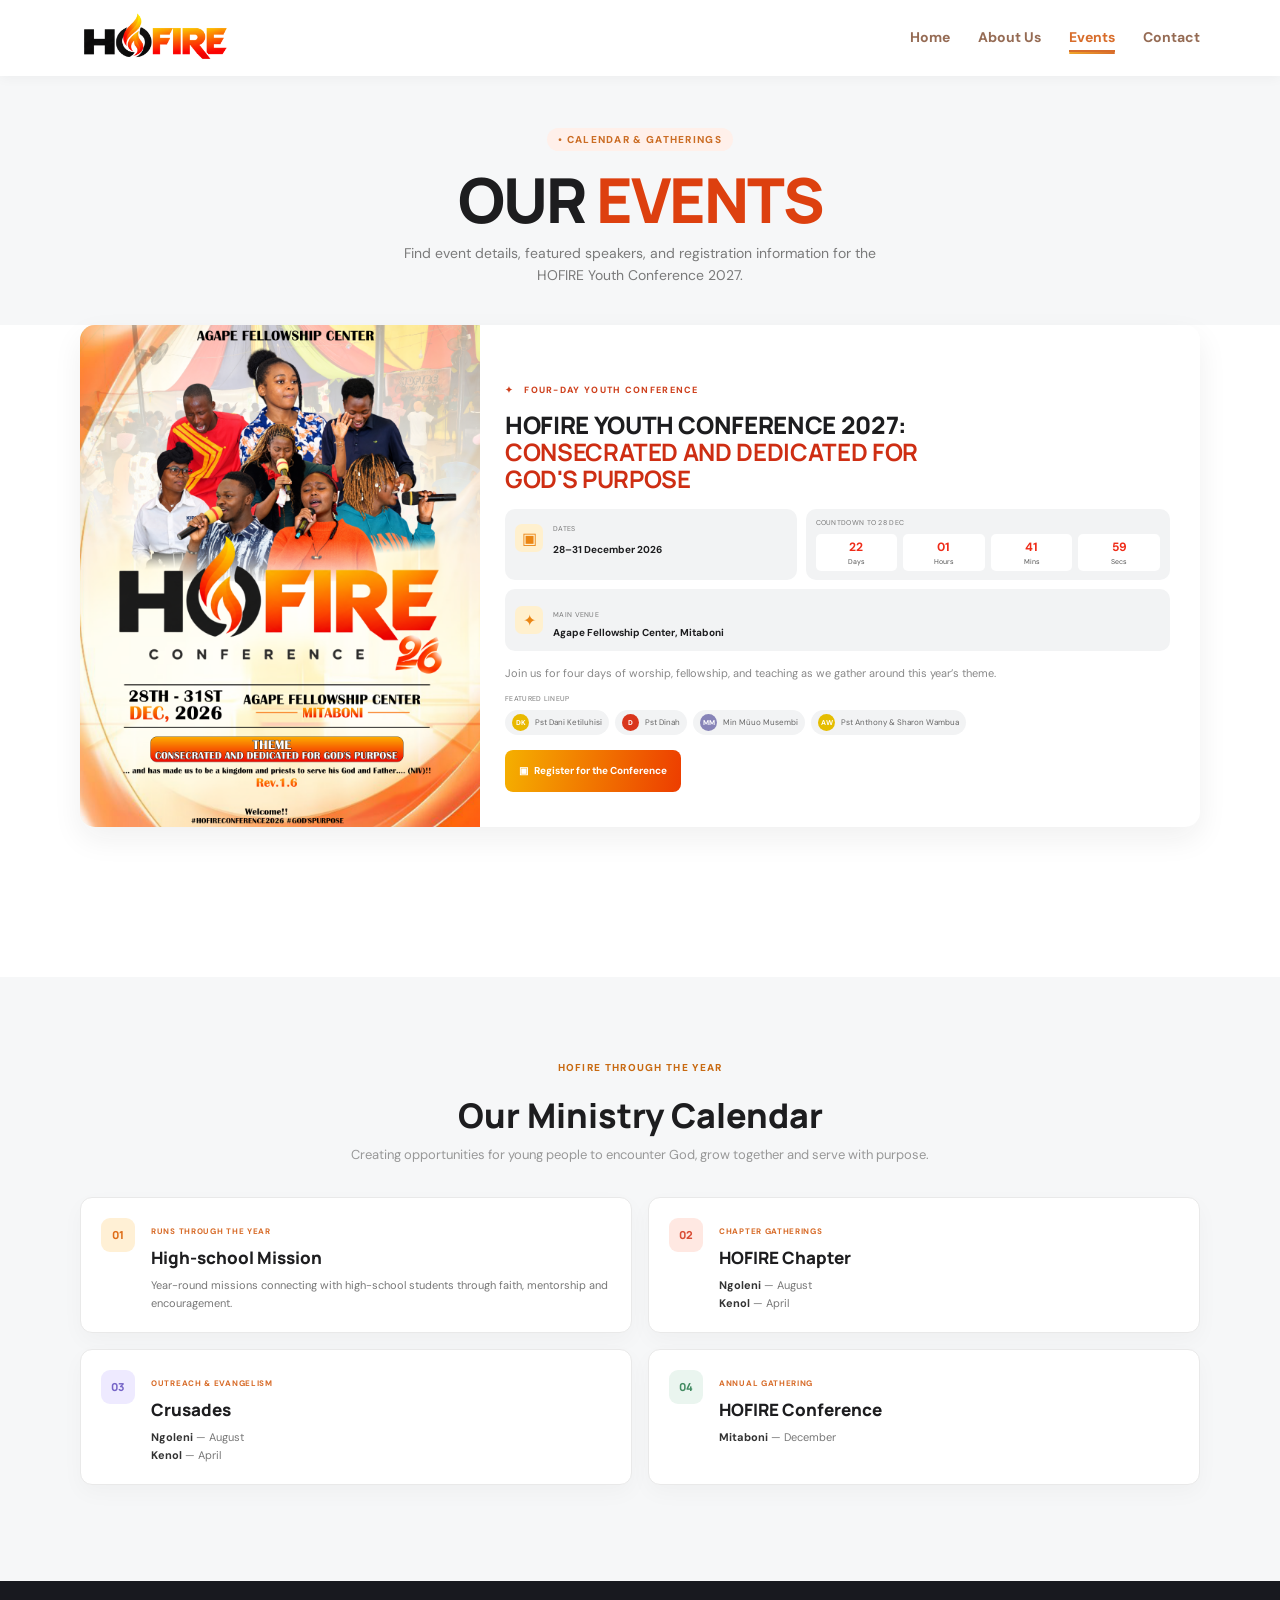
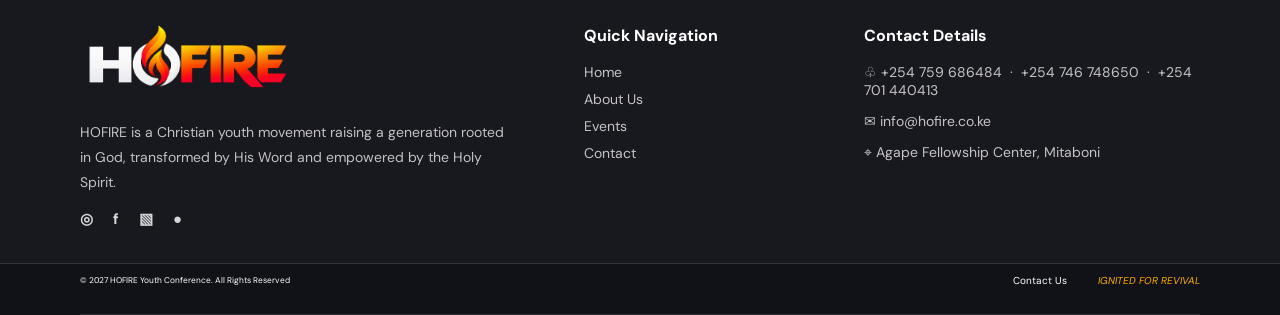
==== events.html @ 72ddd7c7 "initial commit" ====
<!DOCTYPE html>
<html lang="en">
<head><meta charset="UTF-8" /><meta name="viewport" content="width=device-width, initial-scale=1.0" /><meta name="description" content="HOFIRE Youth Conference 2027 events and registration details." /><title>Events | HOFIRE</title><link rel="preconnect" href="https://fonts.googleapis.com" /><link rel="preconnect" href="https://fonts.gstatic.com" crossorigin /><link href="https://fonts.googleapis.com/css2?family=DM+Sans:wght@400;500;600;700&family=Manrope:wght@700;800&display=swap" rel="stylesheet" /><link rel="stylesheet" href="styles.css" /><link rel="stylesheet" href="events.css" /></head>
<body>
  <header class="site-header"><div class="container nav-wrap"><a class="brand" href="index.html#top" aria-label="Hofire home"><img src="images/hofire-logo.png" alt="Hofire" /></a><button class="menu-toggle" aria-label="Open navigation" aria-expanded="false"><span></span><span></span><span></span></button><nav class="site-nav" aria-label="Primary navigation"><a href="index.html#top">Home</a><a href="about.html">About Us</a><a class="active" href="events.html">Events</a><a href="contact.html">Contact</a></nav></div></header>
  <main>
    <section class="events-intro"><div class="container"><div class="eyebrow">• CALENDAR &amp; GATHERINGS</div><h1>OUR <em>EVENTS</em></h1><p>Find event details, featured speakers, and registration information for the<br class="desktop-only" /> HOFIRE Youth Conference 2027.</p></div></section>
    <section class="event-area"><div class="container"><article class="event-card reveal"><div class="poster"><img src="images/Hofire flyer.png" alt="HOFIRE Conference 2026 poster" /></div><div class="event-details"><div class="eyebrow">✦ &nbsp; FOUR-DAY YOUTH CONFERENCE</div><h2>HOFIRE YOUTH CONFERENCE 2027:<br /><strong>CONSECRATED AND DEDICATED FOR<br class="desktop-only" /> GOD'S PURPOSE</strong></h2><div class="event-stats"><div class="stat"><span>▣</span><small>DATES</small><b>28–31 December 2026</b></div><div class="countdown"><small>COUNTDOWN TO 28 DEC</small><div><b>30<small>Days</small></b><b>15<small>Hours</small></b><b>36<small>Mins</small></b><b>42<small>Secs</small></b></div></div></div><div class="venue"><span>✦</span><div><small>MAIN VENUE</small><b>Agape Fellowship Center, Mitaboni</b></div></div><p class="event-description">Join us for four days of worship, fellowship, and teaching as we gather around this year’s theme.</p><small class="lineup-label">FEATURED LINEUP</small><div class="lineup"><span><b>DK</b> Pst Dani Ketiluhisi</span><span><b>D</b> Pst Dinah</span><span><b>MM</b> Min Mũuo Musembi</span><span><b>AW</b> Pst Anthony &amp; Sharon Wambua</span></div><a class="button register" href="mailto:info@hofire.co.ke?subject=HOFIRE%20Conference%20Registration">▣ &nbsp; Register for the Conference</a></div></article></div></section>
    <section class="calendar-section"><div class="container"><div class="section-heading"><div class="eyebrow">HOFIRE THROUGH THE YEAR</div><h2>Our Ministry Calendar</h2><p>Creating opportunities for young people to encounter God, grow together and serve with purpose.</p></div><div class="calendar-grid"><article><span class="calendar-number">01</span><div><small>RUNS THROUGH THE YEAR</small><h3>High-school Mission</h3><p>Year-round missions connecting with high-school students through faith, mentorship and encouragement.</p></div></article><article><span class="calendar-number">02</span><div><small>CHAPTER GATHERINGS</small><h3>HOFIRE Chapter</h3><p><b>Ngoleni</b> — August<br /><b>Kenol</b> — April</p></div></article><article><span class="calendar-number">03</span><div><small>OUTREACH &amp; EVANGELISM</small><h3>Crusades</h3><p><b>Ngoleni</b> — August<br /><b>Kenol</b> — April</p></div></article><article><span class="calendar-number">04</span><div><small>ANNUAL GATHERING</small><h3>HOFIRE Conference</h3><p><b>Mitaboni</b> — December</p></div></article></div></div></section>
  </main>
  <div class="registration-modal" id="registration-modal" aria-hidden="true"><div class="registration-backdrop" data-close-registration></div><section class="registration-dialog" role="dialog" aria-modal="true" aria-labelledby="registration-title"><button class="registration-close" type="button" aria-label="Close registration" data-close-registration>×</button><div class="eyebrow registration-eyebrow">HOFIRE YOUTH CONFERENCE 2027</div><h2 id="registration-title">Conference Registration</h2><p class="registration-intro">Complete the details below to register. All fields are required.</p><form id="registration-form"><label>Full name<input name="fullName" type="text" required /></label><div class="registration-fields"><label>Phone number<input name="phone" type="tel" required /></label><label>Parent/Guardian number<input name="guardianPhone" type="tel" required /></label><label>Name of church<input name="church" type="text" required /></label><label>Gender<select name="gender" required><option value="" selected disabled>Select gender</option><option>Female</option><option>Male</option><option>Prefer not to say</option></select></label><label>Need accommodation?<select name="accommodation" required><option value="" selected disabled>Select Yes or No</option><option>Yes</option><option>No</option></select></label><label>Residence/Town<input name="town" type="text" required /></label></div><button class="registration-submit" type="submit">Submit Registration</button><p class="registration-status" aria-live="polite"></p></form></section></div>
  <footer id="contact"><div class="footer-main container"><div class="footer-about"><img src="images/hofire-flame-gradient-logo.png" alt="Hofire" /><p>HOFIRE is a Christian youth movement raising a generation rooted in God, transformed by His Word and empowered by the Holy Spirit.</p><div class="social-links" aria-label="Social links"><a href="#contact">◎</a><a href="#contact">f</a><a href="#contact">▧</a><a href="#contact">●</a></div></div><div class="footer-links"><h3>Quick Navigation</h3><a href="index.html">Home</a><a href="about.html">About Us</a><a href="events.html">Events</a><a href="#contact">Contact</a></div><div class="footer-contact"><h3>Contact Details</h3><p>♧ <a href="tel:+254759686484">+254 759 686484</a> &nbsp;·&nbsp; <a href="tel:+254746748650">+254 746 748650</a> &nbsp;·&nbsp; <a href="tel:+254701440413">+254 701 440413</a></p><p>✉ <a href="mailto:info@hofire.co.ke">info@hofire.co.ke</a></p><p>⌖ City, Nation Len 5, Southkirteni, Africa</p></div></div><div class="footer-bottom"><div class="container footer-inner"><small>© 2027 HOFIRE Youth Conference. All Rights Reserved</small><div><a href="mailto:hello@hofire.org">Contact Us</a><span>IGNITED FOR REVIVAL</span></div></div></div></footer>
  <script src="script.js"></script><script>const countdown = () => { const target = new Date('2026-12-28T00:00:00'); const diff = Math.max(0, target - new Date()); const units = [Math.floor(diff / 86400000), Math.floor(diff / 3600000) % 24, Math.floor(diff / 60000) % 60, Math.floor(diff / 1000) % 60]; document.querySelectorAll('.countdown b').forEach((el, i) => el.firstChild.textContent = String(units[i]).padStart(2, '0')); }; countdown(); setInterval(countdown, 1000);</script>
</body></html>
---- styles.css ----
:root{--ink:#17181e;--muted:#737277;--orange:#ef7200;--yellow:#f5ae00;--cream:#fdfcfb;--line:#eeeae5}*{box-sizing:border-box}html{scroll-behavior:smooth}body{margin:0;color:var(--ink);background:var(--cream);font-family:'DM Sans',Arial,sans-serif}a{color:inherit;text-decoration:none}.container{width:min(1120px,calc(100% - 120px));margin:auto}.site-header{height:87px;background:#fff;position:relative;z-index:10}.nav-wrap{height:100%;display:flex;align-items:center;justify-content:space-between}.brand img{width:130px;display:block}.site-nav{display:flex;align-items:center;gap:38px;font-size:15px;font-weight:700;color:#956b54}.site-nav a{padding:32px 0 27px;border-bottom:2px solid transparent}.site-nav a.active,.site-nav a:hover{color:var(--orange);border-color:var(--orange)}.menu-toggle{display:none;background:none;border:0}.hero{min-height:600px;display:grid;place-items:center;text-align:center;color:#fff;background:linear-gradient(90deg,rgba(18,16,40,.78),rgba(20,16,49,.52)),url('images/DSC_0529.jpg.jpeg') center/cover}.hero-content{padding:70px 0}.date-pill{font-size:12px;letter-spacing:1.2px;font-weight:700;background:rgba(255,255,255,.16);display:inline-flex;gap:8px;align-items:center;padding:7px 13px;border-radius:20px}.date-pill span{background:#ffc000;width:7px;height:7px;border-radius:50%}.hero h1{font:800 clamp(39px,5.4vw,70px)/1.05 'Manrope',sans-serif;letter-spacing:-2px;margin:31px 0 12px}.hero h1 em{color:#f9ac00;font-style:normal}.hero h2{font-size:21px;margin:0 0 22px}.hero p{font-size:15px;line-height:1.7;margin:0 auto 28px;color:#eee}.hero-actions,.ignite-actions{display:flex;justify-content:center;gap:12px}.button{display:inline-flex;align-items:center;justify-content:center;gap:12px;border-radius:25px;padding:13px 24px;font-weight:700;font-size:14px;transition:transform .2s,box-shadow .2s}.button:hover{transform:translateY(-2px);box-shadow:0 7px 20px #0002}.button-primary{background:linear-gradient(100deg,#f4ae00,#e96300);color:#fff}.button-glass{background:#ffffff2b;color:#fff}.play{background:white;color:#555;border-radius:50%;font-size:10px;width:19px;height:19px;display:grid;place-items:center}.section{padding-top:112px;padding-bottom:110px}.about{display:grid;grid-template-columns:1fr 1fr;gap:84px;align-items:center}.eyebrow{display:inline-block;color:#e15320;background:#fff0ea;border-radius:20px;padding:5px 11px;font-size:10px;letter-spacing:1.3px;font-weight:800}.about h2{font:800 39px/1.08 'Manrope',sans-serif;margin:22px 0;color:#191a20;letter-spacing:-1.4px}.about h2 strong{color:#d8440c}.about-copy p{max-width:440px;color:#777;font-size:14px;line-height:1.75;margin:0 0 14px}.text-button{display:inline-flex;gap:14px;border:1px solid #dedbd7;border-radius:25px;margin-top:14px;padding:11px 17px;font-size:13px;font-weight:700}.about-images{display:grid;grid-template-columns:1fr 1fr;gap:13px;height:395px}.about-images>img,.image-card{width:100%;height:100%;object-fit:cover;border-radius:14px;overflow:hidden}.image-card{position:relative}.image-card img{width:100%;height:100%;object-fit:cover}.image-label{position:absolute;bottom:13px;left:12px;right:12px;padding:11px;background:#17181dd9;color:#fff;border-radius:8px;display:grid;grid-template-columns:8px 1fr;column-gap:7px}.image-label span{grid-row:span 2;width:7px;height:7px;background:#ffc000;border-radius:50%;margin-top:4px}.image-label strong{font-size:11px}.image-label small{font-size:8px;line-height:1.3;color:#ddd;margin-top:3px}.values{padding-top:20px}.section-heading{text-align:center}.section-heading .eyebrow{background:none;color:#c86a12}.section-heading h2{font:800 34px 'Manrope',sans-serif;margin:13px 0 8px}.section-heading p{color:#989898;font-size:13px;margin:0}.value-grid{display:grid;grid-template-columns:repeat(3,1fr);gap:28px;margin-top:49px}.value-card{background:#fff;border:1px solid #ebe8e4;border-top:3px solid #f4f1ed;padding:27px 25px 30px;border-radius:10px;box-shadow:0 5px 18px #22200006}.value-card.accent{border-top-color:#f5d6bd}.value-card.gold{border-top-color:#f2c946}.icon{width:33px;height:33px;border-radius:50%;background:#fff8ed;color:#ed7900;display:grid;place-items:center;font-size:20px;margin-bottom:21px}.value-card h3{font:800 17px 'Manrope',sans-serif;margin:0 0 12px}.value-card p{font-size:13px;line-height:1.65;color:#797979;margin:0 0 7px}.value-card a{color:#e65f16;font-size:11px;font-weight:700}.ignite{margin-bottom:66px;background:linear-gradient(110deg,#f4b300,#e65000);color:#fff;text-align:center;border-radius:15px;padding:52px 20px}.eyebrow.light{background:#ffffff2c;color:#fff}.ignite h2{font:800 34px 'Manrope',sans-serif;margin:16px 0 11px}.ignite p{font-size:13px;line-height:1.6;margin:0 0 22px}.button-white{background:#fff;color:#555}.button-dark{background:#b85b00;color:#fff}footer{background:#18191f;color:#fff;height:174px;display:flex;align-items:end}.footer-inner{padding-bottom:17px;display:flex;justify-content:space-between;border-bottom:1px solid #303139;font-size:9px;color:#bbb}.footer-inner div{display:flex;gap:24px}.footer-inner span{color:#ffad00;font-style:italic}.reveal{opacity:0;transform:translateY(22px);transition:opacity .7s,transform .7s}.reveal.visible{opacity:1;transform:none}
@media(max-width:720px){.container{width:min(100% - 36px,520px)}.site-header{height:70px}.brand img{width:110px}.menu-toggle{display:flex;flex-direction:column;gap:4px}.menu-toggle span{width:25px;height:2px;background:#333}.site-nav{display:none;position:absolute;top:70px;left:0;right:0;padding:15px 18px;background:#fff;box-shadow:0 10px 20px #0001;flex-direction:column;align-items:flex-start;gap:0}.site-nav.open{display:flex}.site-nav a{padding:12px 0;width:100%}.hero{min-height:600px}.hero-content{padding:60px 0}.date-pill{font-size:9px}.hero h1{font-size:41px;letter-spacing:-1px;margin-top:24px}.hero h2{font-size:17px;line-height:1.4}.hero p{font-size:13px}.desktop-only{display:none}.hero-actions,.ignite-actions{flex-wrap:wrap}.section{padding-top:75px;padding-bottom:70px}.about{grid-template-columns:1fr;gap:43px}.about h2{font-size:35px}.about-images{height:300px}.value-grid{grid-template-columns:1fr;gap:15px;margin-top:30px}.section-heading h2{font-size:29px}.ignite{margin-bottom:35px;padding:38px 18px}.ignite h2{font-size:27px}.footer-inner{align-items:flex-start;gap:18px;flex-direction:column}.footer-inner div{gap:14px}footer{height:155px}}
footer{height:auto;display:block}.footer-main{min-height:267px;display:grid;grid-template-columns:1.55fr .75fr 1.2fr;gap:70px;padding-top:42px;padding-bottom:34px}.footer-about img{width:215px;height:auto;display:block}.footer-about p{max-width:470px;color:#c2c1c5;font-size:14px;line-height:1.8;margin:25px 0 14px}.social-links{display:flex;gap:20px;color:#d6d5d8;align-items:center}.social-links a{font-weight:700;font-size:15px}.footer-main h3{font-size:16px;margin:2px 0 17px}.footer-links,.footer-contact{display:flex;flex-direction:column;align-items:flex-start}.footer-links a,.footer-contact p{color:#c5c3c7;font-size:14px;margin:0 0 9px}.footer-contact p{margin-bottom:13px}.footer-bottom{border-top:1px solid #303139;background:#111217}.footer-inner{min-height:51px;display:flex;align-items:center;justify-content:space-between;font-size:10px;color:#fff}.footer-inner div{display:flex;gap:31px}.footer-inner span{color:#ffad00;font-style:italic}
@media(max-width:720px){.footer-main{grid-template-columns:1fr;gap:28px;padding-top:38px;padding-bottom:30px}.footer-about img{width:185px}.footer-about p{font-size:13px}.footer-main h3{margin-bottom:12px}.footer-contact p{font-size:13px}.footer-inner{align-items:flex-start;gap:15px;flex-direction:column;padding-top:15px;padding-bottom:15px}.footer-inner div{gap:14px}.footer-bottom{min-height:82px}}.footer-contact a:hover,.footer-links a:hover{color:#ffad00}
/* Brand system adapted from the supplied visual style */
:root{--ink:#1d1d1f;--muted:#777;--orange:#d86d2b;--yellow:#f0a629;--red:#dc3830;--cream:#fffaf5}
.site-header{height:76px;position:sticky;top:0;box-shadow:0 1px 12px rgba(0,0,0,.04)}.brand img{width:150px;max-height:50px;object-fit:contain}.site-nav{gap:28px}.site-nav a{padding:4px 0;font-size:14px;position:relative}.site-nav a::after{content:"";position:absolute;left:0;right:0;bottom:-4px;height:2px;border-radius:2px;background:linear-gradient(90deg,#f0a629,#d86d2b);transform:scaleX(0);transform-origin:left center;transition:transform .25s ease}.site-nav a:hover::after,.site-nav a.active::after{transform:scaleX(1)}.button{min-height:42px}.button-primary{background:linear-gradient(90deg,#e2a032,#cf5428);box-shadow:0 6px 18px rgba(207,84,40,.24)}.button-primary:hover{box-shadow:0 10px 24px rgba(207,84,40,.34)}.button-glass{border:1px solid rgba(255,255,255,.18);backdrop-filter:blur(6px)}.hero{background-image:linear-gradient(rgba(18,26,48,.82),rgba(22,25,41,.72)),url('images/DSC_0484.JPG.jpeg');background-position:center 45%}.eyebrow{color:#cb6d25}.ignite{background:linear-gradient(110deg,#e99a2f 0%,#d98931 43%,#d4512d 100%)}
@media(max-width:720px){.site-header{height:64px}.brand img{width:128px;max-height:44px}.site-nav{top:64px;gap:16px;padding:20px 18px}.site-nav a{padding:4px 0;font-size:14px}}
/* Shared UI polish */
body{overflow-x:hidden;-webkit-font-smoothing:antialiased}button,input,select,textarea{font:inherit}::selection{background:#f5aa00;color:#fff}:focus-visible{outline:3px solid #f5ae00;outline-offset:3px}.site-header{box-shadow:0 2px 12px #1b1b1b0b}.hero{background-position:center center}.button,.text-button,.value-card,.footer-links a,.social-links a{transition:transform .2s ease,box-shadow .2s ease,color .2s ease,background .2s ease}.value-card:hover{transform:translateY(-5px);box-shadow:0 14px 30px #22200012}.value-card a:hover,.text-button:hover{color:#e65310}.section-heading{max-width:650px;margin-left:auto;margin-right:auto}.footer-about img{object-fit:contain;object-position:left center}.footer-contact a{transition:color .2s ease}
@media(min-width:721px) and (max-width:1080px){.container{width:calc(100% - 72px)}.about{gap:48px}.footer-main{gap:38px}.hero h1{font-size:clamp(42px,6vw,62px)}}
@media(max-width:720px){.container{width:calc(100% - 36px)}.site-header{box-shadow:0 3px 14px #1b1b1b12}.hero{min-height:570px}.hero h1{line-height:1.08}.section-heading p{line-height:1.55}.footer-about p{line-height:1.65}}
---- events.css ----
.events-intro{background:#f6f7f8;text-align:center;padding:51px 0 39px}.events-intro h1{font:800 clamp(40px,5vw,62px)/1 'Manrope',sans-serif;letter-spacing:-2px;margin:18px 0 12px}.events-intro h1 em{color:#dd400f;font-style:normal}.events-intro p{color:#7a7a7a;font-size:14px;line-height:1.55;margin:0}.event-area{min-height:644px;padding:0 0 150px;background:#fff}.event-card{display:grid;grid-template-columns:250px 1fr;max-width:1120px;min-height:480px;margin:auto;position:relative;top:0;border-radius:15px;overflow:hidden;box-shadow:0 12px 30px #2221;background:#fff}.poster{background:#f8f0d5}.poster img{width:100%;height:313px;object-fit:cover;object-position:top;display:block}.event-details{padding:69px 30px 35px 25px}.event-details>.eyebrow{background:none;padding:0;color:#ce401d;font-size:9px}.event-details h2{font:800 22px/1.12 'Manrope',sans-serif;margin:14px 0}.event-details h2 strong{color:#ce2e13}.event-stats{display:grid;grid-template-columns:1fr 1.25fr;gap:9px;margin:16px 0 9px}.stat,.countdown,.venue{background:#f2f3f4;border-radius:10px}.stat{padding:15px 10px;display:grid;grid-template-columns:30px 1fr;grid-template-rows:auto auto;column-gap:8px}.stat span,.venue>span{background:#fff0ce;color:#eb8614;border-radius:7px;display:grid;place-items:center;width:28px;height:28px;grid-row:span 2}.stat small,.countdown>small,.venue small,.lineup-label{font-size:7px;color:#777;letter-spacing:.3px}.stat b{font-size:10px}.countdown{padding:9px 10px}.countdown>small{display:block;margin-bottom:7px}.countdown>div{display:grid;grid-template-columns:repeat(4,1fr);gap:6px}.countdown b{background:#fff;text-align:center;color:#ef2b18;padding:5px 2px;font-size:12px;border-radius:5px}.countdown b small{display:block;color:#555;font-size:7px;font-weight:400;margin-top:2px}.venue{display:flex;gap:10px;padding:12px 10px;align-items:center}.venue b{display:block;font-size:10px;margin-top:4px}.event-description{font-size:11px;line-height:1.5;color:#888;margin:14px 0 12px}.lineup-label{display:block;margin-bottom:7px}.lineup{display:flex;gap:6px;flex-wrap:wrap}.lineup span{background:#f2f3f4;border-radius:14px;padding:4px 7px;font-size:8px;color:#666}.lineup b{display:inline-grid;place-items:center;width:17px;height:17px;border-radius:50%;background:#e9b900;color:#fff;font-size:7px;margin-right:4px}.lineup span:nth-child(2) b{background:#d9361c}.lineup span:nth-child(3) b{background:#8784b8}.lineup span:nth-child(4) b{background:#e5bd00}.register{background:linear-gradient(100deg,#f5b000,#ed3d00);color:#fff;border-radius:8px;font-size:10px;padding:12px 14px;margin-top:15px}.event-card.reveal{opacity:1;transform:none}@media(max-width:720px){.events-intro{padding:45px 0 35px}.events-intro h1{font-size:43px}.event-area{padding:0 0 75px}.event-card{grid-template-columns:1fr;min-height:0;margin:0 auto;border-radius:12px}.poster{height:340px}.poster img{height:100%;object-fit:cover}.event-details{padding:28px 18px 30px}.event-details h2{font-size:20px}.event-stats{grid-template-columns:1fr}.event-description{font-size:12px}}
.event-card{transition:transform .25s ease,box-shadow .25s ease}.event-card:hover{transform:translateY(-4px);box-shadow:0 18px 38px #2222}.poster img{min-height:100%;object-fit:cover}.register:hover{box-shadow:0 8px 20px #ef550055}
.event-area>.container{padding-top:0}.event-card{width:100%;align-items:stretch;grid-template-columns:330px minmax(0,1fr)}.event-details{min-width:0;padding-top:52px}.event-details h2{font-size:clamp(19px,2.1vw,24px);letter-spacing:-.35px}.event-stats{min-width:0}.stat b,.venue b{overflow-wrap:anywhere}.lineup{row-gap:7px}.poster{display:flex;align-items:flex-start;justify-content:center}.poster img{width:100%;height:auto;min-height:0;aspect-ratio:auto;object-fit:contain}
@media(max-width:900px) and (min-width:721px){.event-card{grid-template-columns:280px minmax(0,1fr)}.event-details{padding:38px 20px 28px}.event-details h2{font-size:18px}.event-stats{grid-template-columns:1fr}.lineup span{font-size:7px}}
@media(max-width:720px){.event-card{width:100%}.poster{height:auto;min-height:320px;padding:0 18px}.poster img{width:100%;max-width:300px;aspect-ratio:auto;object-fit:contain}.event-details{padding:25px 18px 28px}.event-details>.eyebrow{font-size:8px}.event-details h2{font-size:20px;line-height:1.16;margin:12px 0 15px}.event-stats{gap:10px}.stat{min-height:67px}.countdown{min-height:67px}.venue{padding:13px 10px}.lineup span{font-size:8px}.register{width:100%;margin-top:18px}}
.event-card{grid-template-columns:400px minmax(0,1fr);align-items:stretch}.poster{height:100%}.poster img{height:100%;aspect-ratio:auto;object-fit:cover}
@media(max-width:720px){.event-card{grid-template-columns:1fr}.poster{width:100%;min-height:320px}.event-details{width:100%}}
.registration-modal{position:fixed;inset:0;z-index:50;display:none;align-items:center;justify-content:center;padding:22px}.registration-modal.is-open{display:flex}.registration-backdrop{position:absolute;inset:0;background:rgba(22,24,29,.68);backdrop-filter:blur(5px)}.registration-dialog{position:relative;width:min(853px,100%);max-height:calc(100vh - 44px);overflow:auto;background:#fff;border-radius:18px;padding:35px 36px 31px;box-shadow:0 24px 70px #0005}.registration-close{position:absolute;top:27px;right:30px;width:56px;height:56px;border:2px solid #eea500;border-radius:50%;background:#fff;color:#555;font-size:30px;line-height:1;cursor:pointer}.registration-eyebrow{text-align:left;background:none;padding:0;color:#c92713;font-size:12px;letter-spacing:1.2px;margin-bottom:7px}.registration-dialog h2{font:800 34px 'Manrope',sans-serif;margin:0 0 23px;color:#292a2c}.registration-intro{color:#777;font-size:17px;margin:0 0 26px}.registration-dialog label{display:block;color:#444;font-size:15px;font-weight:700;margin-bottom:18px}.registration-dialog input,.registration-dialog select{display:block;width:100%;height:55px;margin-top:9px;padding:0 18px;border:1px solid #d8dce2;border-radius:10px;background:#fff;color:#333;font:400 15px 'DM Sans',sans-serif}.registration-dialog select{appearance:auto}.registration-fields{display:grid;grid-template-columns:1fr 1fr;column-gap:18px}.registration-submit{width:100%;height:59px;border:0;border-radius:11px;background:linear-gradient(100deg,#f4b500,#ef250b);color:#fff;font-size:16px;font-weight:800;cursor:pointer;margin-top:14px;transition:transform .2s,box-shadow .2s}.registration-submit:hover{transform:translateY(-2px);box-shadow:0 10px 25px #e54d003d}.registration-status{text-align:center;color:#d84c1d;font-size:13px;font-weight:700;min-height:17px;margin:12px 0 0}@media(max-width:720px){.registration-modal{padding:12px}.registration-dialog{padding:28px 18px 22px;border-radius:14px}.registration-close{top:15px;right:15px;width:42px;height:42px;font-size:24px}.registration-eyebrow{padding-right:48px;font-size:9px}.registration-dialog h2{font-size:27px;margin-bottom:16px}.registration-intro{font-size:14px;line-height:1.5;margin-bottom:20px}.registration-fields{grid-template-columns:1fr;column-gap:0}.registration-dialog label{font-size:13px;margin-bottom:14px}.registration-dialog input,.registration-dialog select{height:50px;font-size:14px}.registration-submit{height:53px;font-size:14px}}
.calendar-section{background:#f6f7f8;padding:78px 0 96px}.calendar-section .section-heading{margin-bottom:34px}.calendar-grid{display:grid;grid-template-columns:repeat(2,1fr);gap:16px}.calendar-grid article{display:flex;gap:16px;align-items:flex-start;background:#fff;border:1px solid #e9e9e9;border-radius:12px;padding:20px;box-shadow:0 8px 22px #22200008;transition:transform .2s ease,box-shadow .2s ease}.calendar-grid article:hover{transform:translateY(-4px);box-shadow:0 14px 28px #2221}.calendar-number{width:34px;height:34px;flex:none;display:grid;place-items:center;border-radius:9px;background:#fff0d5;color:#df6d18;font:800 11px 'Manrope',sans-serif}.calendar-grid article:nth-child(2) .calendar-number{background:#ffe8e2;color:#d94c35}.calendar-grid article:nth-child(3) .calendar-number{background:#eeeaff;color:#7665c7}.calendar-grid article:nth-child(4) .calendar-number{background:#eaf5ef;color:#438b62}.calendar-grid small{color:#d86d2b;font-size:8px;font-weight:800;letter-spacing:.7px}.calendar-grid h3{font:800 17px 'Manrope',sans-serif;margin:7px 0}.calendar-grid p{color:#777;font-size:11px;line-height:1.65;margin:0}.calendar-grid p b{color:#333}@media(max-width:720px){.calendar-section{padding:60px 0 72px}.calendar-grid{grid-template-columns:1fr}.calendar-grid article{padding:17px}}
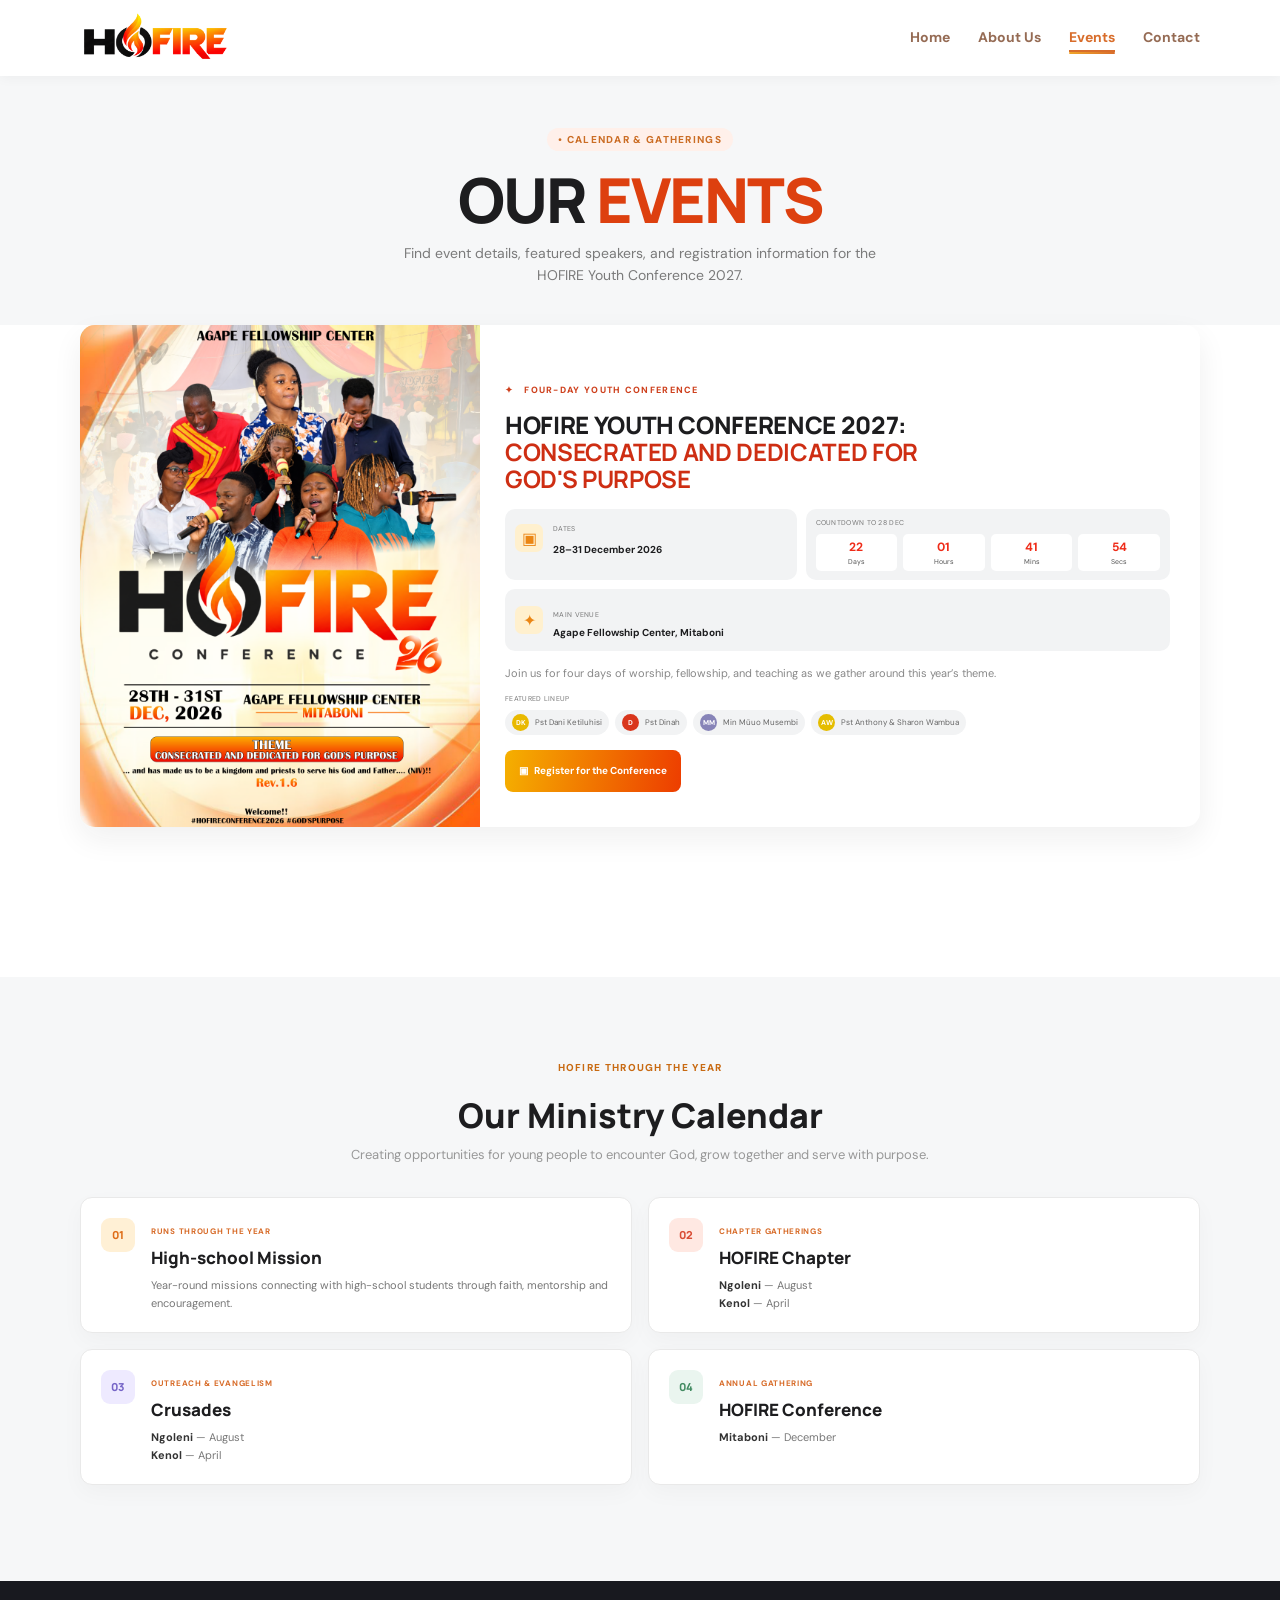
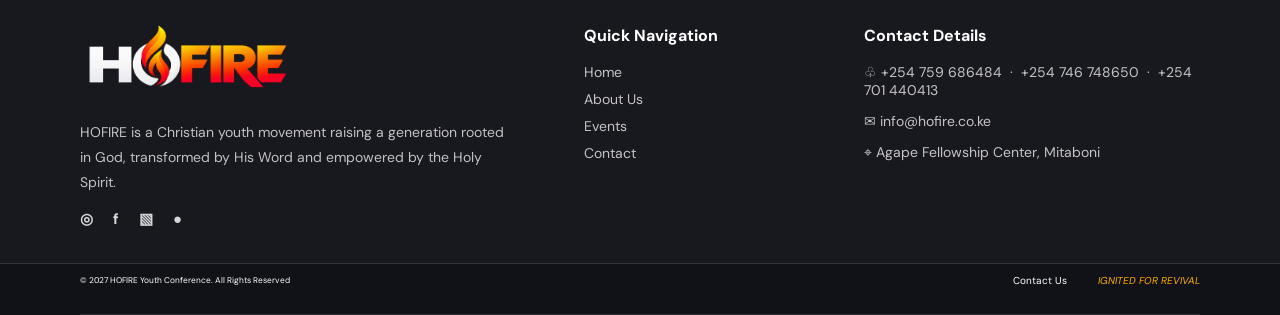
==== commit 22cdf835: "Initial Updates" ====
--- a/events.html
+++ b/events.html
@@ -8,6 +8,7 @@
     <section class="event-area"><div class="container"><article class="event-card reveal"><div class="poster"><img src="images/Hofire flyer.png" alt="HOFIRE Conference 2026 poster" /></div><div class="event-details"><div class="eyebrow">✦ &nbsp; FOUR-DAY YOUTH CONFERENCE</div><h2>HOFIRE YOUTH CONFERENCE 2027:<br /><strong>CONSECRATED AND DEDICATED FOR<br class="desktop-only" /> GOD'S PURPOSE</strong></h2><div class="event-stats"><div class="stat"><span>▣</span><small>DATES</small><b>28–31 December 2026</b></div><div class="countdown"><small>COUNTDOWN TO 28 DEC</small><div><b>30<small>Days</small></b><b>15<small>Hours</small></b><b>36<small>Mins</small></b><b>42<small>Secs</small></b></div></div></div><div class="venue"><span>✦</span><div><small>MAIN VENUE</small><b>Agape Fellowship Center, Mitaboni</b></div></div><p class="event-description">Join us for four days of worship, fellowship, and teaching as we gather around this year’s theme.</p><small class="lineup-label">FEATURED LINEUP</small><div class="lineup"><span><b>DK</b> Pst Dani Ketiluhisi</span><span><b>D</b> Pst Dinah</span><span><b>MM</b> Min Mũuo Musembi</span><span><b>AW</b> Pst Anthony &amp; Sharon Wambua</span></div><a class="button register" href="mailto:info@hofire.co.ke?subject=HOFIRE%20Conference%20Registration">▣ &nbsp; Register for the Conference</a></div></article></div></section>
     <section class="calendar-section"><div class="container"><div class="section-heading"><div class="eyebrow">HOFIRE THROUGH THE YEAR</div><h2>Our Ministry Calendar</h2><p>Creating opportunities for young people to encounter God, grow together and serve with purpose.</p></div><div class="calendar-grid"><article><span class="calendar-number">01</span><div><small>RUNS THROUGH THE YEAR</small><h3>High-school Mission</h3><p>Year-round missions connecting with high-school students through faith, mentorship and encouragement.</p></div></article><article><span class="calendar-number">02</span><div><small>CHAPTER GATHERINGS</small><h3>HOFIRE Chapter</h3><p><b>Ngoleni</b> — August<br /><b>Kenol</b> — April</p></div></article><article><span class="calendar-number">03</span><div><small>OUTREACH &amp; EVANGELISM</small><h3>Crusades</h3><p><b>Ngoleni</b> — August<br /><b>Kenol</b> — April</p></div></article><article><span class="calendar-number">04</span><div><small>ANNUAL GATHERING</small><h3>HOFIRE Conference</h3><p><b>Mitaboni</b> — December</p></div></article></div></div></section>
   </main>
+  <div class="registration-toast" id="registration-toast" role="status" aria-live="polite" aria-hidden="true"></div>
   <div class="registration-modal" id="registration-modal" aria-hidden="true"><div class="registration-backdrop" data-close-registration></div><section class="registration-dialog" role="dialog" aria-modal="true" aria-labelledby="registration-title"><button class="registration-close" type="button" aria-label="Close registration" data-close-registration>×</button><div class="eyebrow registration-eyebrow">HOFIRE YOUTH CONFERENCE 2027</div><h2 id="registration-title">Conference Registration</h2><p class="registration-intro">Complete the details below to register. All fields are required.</p><form id="registration-form"><label>Full name<input name="fullName" type="text" required /></label><div class="registration-fields"><label>Phone number<input name="phone" type="tel" required /></label><label>Parent/Guardian number<input name="guardianPhone" type="tel" required /></label><label>Name of church<input name="church" type="text" required /></label><label>Gender<select name="gender" required><option value="" selected disabled>Select gender</option><option>Female</option><option>Male</option><option>Prefer not to say</option></select></label><label>Need accommodation?<select name="accommodation" required><option value="" selected disabled>Select Yes or No</option><option>Yes</option><option>No</option></select></label><label>Residence/Town<input name="town" type="text" required /></label></div><button class="registration-submit" type="submit">Submit Registration</button><p class="registration-status" aria-live="polite"></p></form></section></div>
   <footer id="contact"><div class="footer-main container"><div class="footer-about"><img src="images/hofire-flame-gradient-logo.png" alt="Hofire" /><p>HOFIRE is a Christian youth movement raising a generation rooted in God, transformed by His Word and empowered by the Holy Spirit.</p><div class="social-links" aria-label="Social links"><a href="#contact">◎</a><a href="#contact">f</a><a href="#contact">▧</a><a href="#contact">●</a></div></div><div class="footer-links"><h3>Quick Navigation</h3><a href="index.html">Home</a><a href="about.html">About Us</a><a href="events.html">Events</a><a href="#contact">Contact</a></div><div class="footer-contact"><h3>Contact Details</h3><p>♧ <a href="tel:+254759686484">+254 759 686484</a> &nbsp;·&nbsp; <a href="tel:+254746748650">+254 746 748650</a> &nbsp;·&nbsp; <a href="tel:+254701440413">+254 701 440413</a></p><p>✉ <a href="mailto:info@hofire.co.ke">info@hofire.co.ke</a></p><p>⌖ City, Nation Len 5, Southkirteni, Africa</p></div></div><div class="footer-bottom"><div class="container footer-inner"><small>© 2027 HOFIRE Youth Conference. All Rights Reserved</small><div><a href="mailto:hello@hofire.org">Contact Us</a><span>IGNITED FOR REVIVAL</span></div></div></div></footer>
   <script src="script.js"></script><script>const countdown = () => { const target = new Date('2026-12-28T00:00:00'); const diff = Math.max(0, target - new Date()); const units = [Math.floor(diff / 86400000), Math.floor(diff / 3600000) % 24, Math.floor(diff / 60000) % 60, Math.floor(diff / 1000) % 60]; document.querySelectorAll('.countdown b').forEach((el, i) => el.firstChild.textContent = String(units[i]).padStart(2, '0')); }; countdown(); setInterval(countdown, 1000);</script>
--- a/events.css
+++ b/events.css
@@ -7,3 +7,4 @@
 @media(max-width:720px){.event-card{grid-template-columns:1fr}.poster{width:100%;min-height:320px}.event-details{width:100%}}
 .registration-modal{position:fixed;inset:0;z-index:50;display:none;align-items:center;justify-content:center;padding:22px}.registration-modal.is-open{display:flex}.registration-backdrop{position:absolute;inset:0;background:rgba(22,24,29,.68);backdrop-filter:blur(5px)}.registration-dialog{position:relative;width:min(853px,100%);max-height:calc(100vh - 44px);overflow:auto;background:#fff;border-radius:18px;padding:35px 36px 31px;box-shadow:0 24px 70px #0005}.registration-close{position:absolute;top:27px;right:30px;width:56px;height:56px;border:2px solid #eea500;border-radius:50%;background:#fff;color:#555;font-size:30px;line-height:1;cursor:pointer}.registration-eyebrow{text-align:left;background:none;padding:0;color:#c92713;font-size:12px;letter-spacing:1.2px;margin-bottom:7px}.registration-dialog h2{font:800 34px 'Manrope',sans-serif;margin:0 0 23px;color:#292a2c}.registration-intro{color:#777;font-size:17px;margin:0 0 26px}.registration-dialog label{display:block;color:#444;font-size:15px;font-weight:700;margin-bottom:18px}.registration-dialog input,.registration-dialog select{display:block;width:100%;height:55px;margin-top:9px;padding:0 18px;border:1px solid #d8dce2;border-radius:10px;background:#fff;color:#333;font:400 15px 'DM Sans',sans-serif}.registration-dialog select{appearance:auto}.registration-fields{display:grid;grid-template-columns:1fr 1fr;column-gap:18px}.registration-submit{width:100%;height:59px;border:0;border-radius:11px;background:linear-gradient(100deg,#f4b500,#ef250b);color:#fff;font-size:16px;font-weight:800;cursor:pointer;margin-top:14px;transition:transform .2s,box-shadow .2s}.registration-submit:hover{transform:translateY(-2px);box-shadow:0 10px 25px #e54d003d}.registration-status{text-align:center;color:#d84c1d;font-size:13px;font-weight:700;min-height:17px;margin:12px 0 0}@media(max-width:720px){.registration-modal{padding:12px}.registration-dialog{padding:28px 18px 22px;border-radius:14px}.registration-close{top:15px;right:15px;width:42px;height:42px;font-size:24px}.registration-eyebrow{padding-right:48px;font-size:9px}.registration-dialog h2{font-size:27px;margin-bottom:16px}.registration-intro{font-size:14px;line-height:1.5;margin-bottom:20px}.registration-fields{grid-template-columns:1fr;column-gap:0}.registration-dialog label{font-size:13px;margin-bottom:14px}.registration-dialog input,.registration-dialog select{height:50px;font-size:14px}.registration-submit{height:53px;font-size:14px}}
 .calendar-section{background:#f6f7f8;padding:78px 0 96px}.calendar-section .section-heading{margin-bottom:34px}.calendar-grid{display:grid;grid-template-columns:repeat(2,1fr);gap:16px}.calendar-grid article{display:flex;gap:16px;align-items:flex-start;background:#fff;border:1px solid #e9e9e9;border-radius:12px;padding:20px;box-shadow:0 8px 22px #22200008;transition:transform .2s ease,box-shadow .2s ease}.calendar-grid article:hover{transform:translateY(-4px);box-shadow:0 14px 28px #2221}.calendar-number{width:34px;height:34px;flex:none;display:grid;place-items:center;border-radius:9px;background:#fff0d5;color:#df6d18;font:800 11px 'Manrope',sans-serif}.calendar-grid article:nth-child(2) .calendar-number{background:#ffe8e2;color:#d94c35}.calendar-grid article:nth-child(3) .calendar-number{background:#eeeaff;color:#7665c7}.calendar-grid article:nth-child(4) .calendar-number{background:#eaf5ef;color:#438b62}.calendar-grid small{color:#d86d2b;font-size:8px;font-weight:800;letter-spacing:.7px}.calendar-grid h3{font:800 17px 'Manrope',sans-serif;margin:7px 0}.calendar-grid p{color:#777;font-size:11px;line-height:1.65;margin:0}.calendar-grid p b{color:#333}@media(max-width:720px){.calendar-section{padding:60px 0 72px}.calendar-grid{grid-template-columns:1fr}.calendar-grid article{padding:17px}}
+.registration-toast{position:fixed;top:24px;left:50%;z-index:100;transform:translate(-50%,-20px);opacity:0;pointer-events:none;background:#18864b;color:#fff;padding:14px 24px;border-radius:10px;box-shadow:0 10px 25px #14532d55;font-size:15px;font-weight:700;transition:opacity .25s ease,transform .25s ease}.registration-toast.is-visible{transform:translate(-50%,0);opacity:1}
